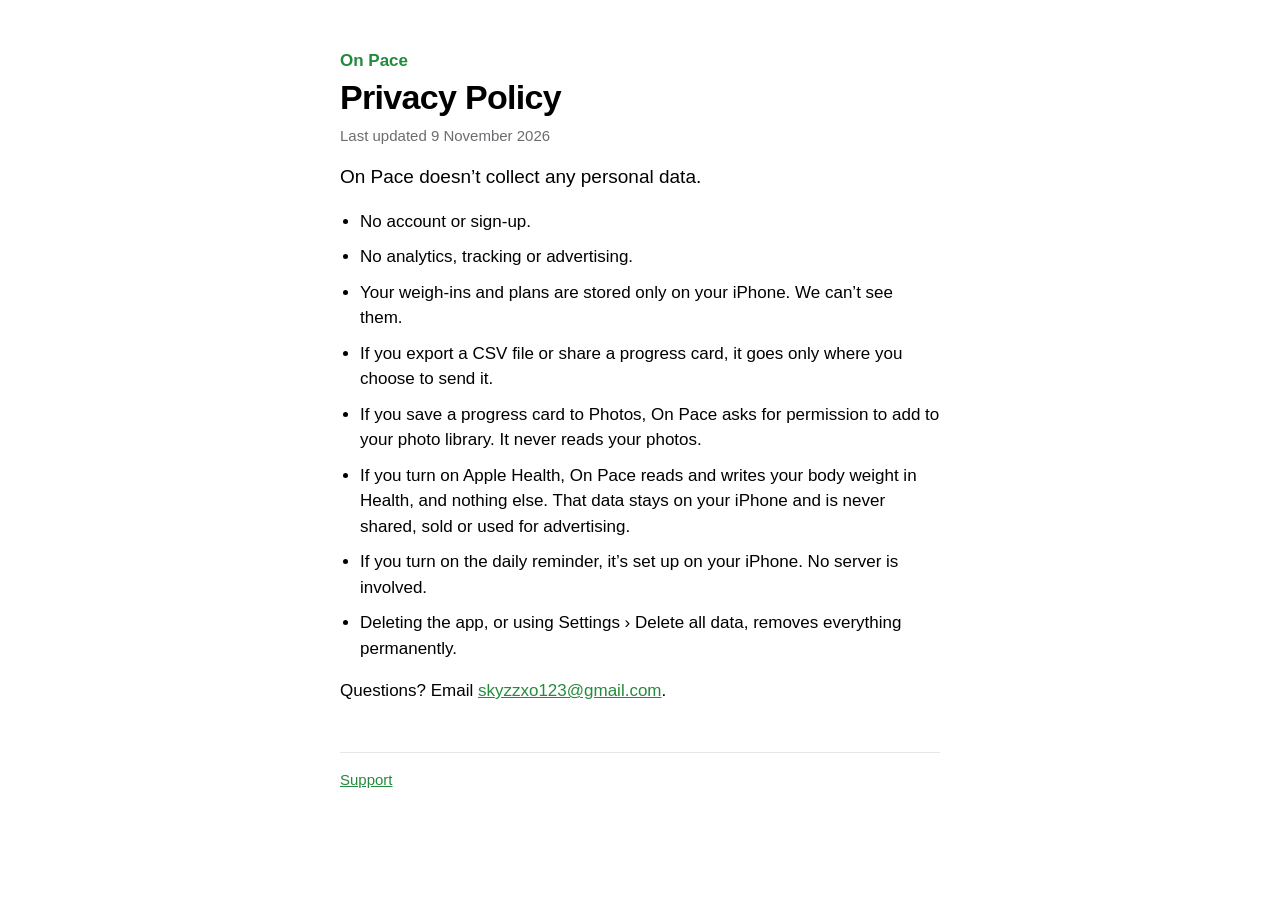
==== privacy.html @ a1cb2612 "On Pace support page and privacy policy" ====
<!DOCTYPE html>
<html lang="en">
<head>
<meta charset="utf-8">
<meta name="viewport" content="width=device-width, initial-scale=1">
<title>On Pace — Privacy Policy</title>
<link rel="stylesheet" href="style.css">
</head>
<body>
<main>
  <p class="app">On Pace</p>
  <h1>Privacy Policy</h1>
  <p class="date">Last updated 9 November 2026</p>

  <p class="lead">On Pace doesn’t collect any personal data.</p>

  <ul>
    <li>No account or sign-up.</li>
    <li>No analytics, tracking or advertising.</li>
    <li>Your weigh-ins and plans are stored only on your iPhone. We can’t see them.</li>
    <li>If you export a CSV file or share a progress card, it goes only where you choose to send it.</li>
    <li>If you save a progress card to Photos, On Pace asks for permission to add to your photo library. It never reads your photos.</li>
    <li>If you turn on Apple Health, On Pace reads and writes your body weight in Health, and nothing else. That data stays on your iPhone and is never shared, sold or used for advertising.</li>
    <li>If you turn on the daily reminder, it’s set up on your iPhone. No server is involved.</li>
    <li>Deleting the app, or using Settings › Delete all data, removes everything permanently.</li>
  </ul>

  <p>Questions? Email <a href="mailto:skyzzxo123@gmail.com">skyzzxo123@gmail.com</a>.</p>

  <p class="foot"><a href="index.html">Support</a></p>
</main>
</body>
</html>
---- style.css ----
/* On Pace support site. Follows the phone's light/dark setting, like the app. */
:root {
  color-scheme: light dark;
  --text: #000;
  --secondary: #6c6c70;
  --brand: #248a3d;
  --background: #fff;
  --rule: #e5e5ea;
}

@media (prefers-color-scheme: dark) {
  :root {
    --text: #fff;
    --secondary: #9a9aa0;
    --brand: #30d158;
    --background: #000;
    --rule: #2c2c2e;
  }
}

* { box-sizing: border-box; }

body {
  margin: 0;
  background: var(--background);
  color: var(--text);
  font: 17px/1.5 -apple-system, BlinkMacSystemFont, "SF Pro Text", "Helvetica Neue", Arial, sans-serif;
  -webkit-text-size-adjust: 100%;
}

main {
  max-width: 640px;
  margin: 0 auto;
  padding: 48px 20px 64px;
}

.app {
  margin: 0;
  color: var(--brand);
  font-weight: 600;
}

h1 {
  margin: 4px 0 8px;
  font-size: 34px;
  line-height: 1.15;
  letter-spacing: -0.02em;
}

h2 {
  margin: 32px 0 4px;
  font-size: 19px;
  letter-spacing: -0.01em;
}

p { margin: 0 0 12px; }

.lead { font-size: 19px; margin-top: 16px; }
.date, .foot { color: var(--secondary); font-size: 15px; }
.foot { margin-top: 48px; padding-top: 16px; border-top: 1px solid var(--rule); }

ul { padding-left: 20px; }
li { margin-bottom: 10px; }

a { color: var(--brand); }
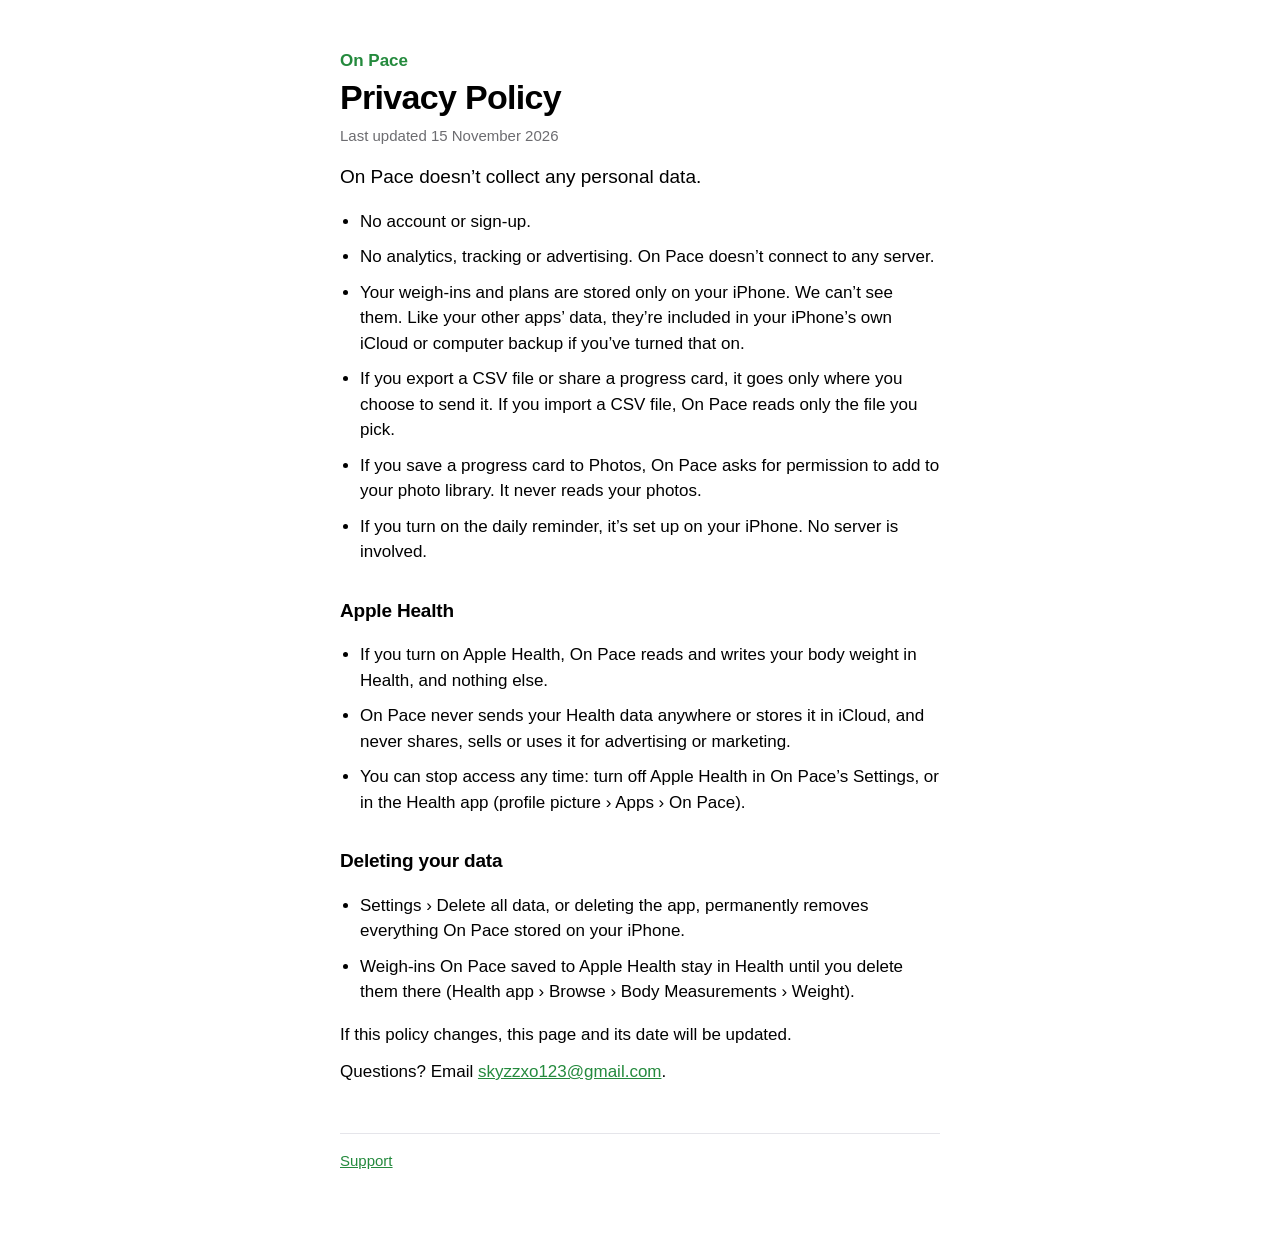
==== commit 86745a5d: "Privacy policy: Apple Health section, revoking access, what deleting removes" ====
--- a/privacy.html
+++ b/privacy.html
@@ -10,20 +10,33 @@
 <main>
   <p class="app">On Pace</p>
   <h1>Privacy Policy</h1>
-  <p class="date">Last updated 9 November 2026</p>
+  <p class="date">Last updated 15 November 2026</p>
 
   <p class="lead">On Pace doesn’t collect any personal data.</p>
 
   <ul>
     <li>No account or sign-up.</li>
-    <li>No analytics, tracking or advertising.</li>
-    <li>Your weigh-ins and plans are stored only on your iPhone. We can’t see them.</li>
-    <li>If you export a CSV file or share a progress card, it goes only where you choose to send it.</li>
+    <li>No analytics, tracking or advertising. On Pace doesn’t connect to any server.</li>
+    <li>Your weigh-ins and plans are stored only on your iPhone. We can’t see them. Like your other apps’ data, they’re included in your iPhone’s own iCloud or computer backup if you’ve turned that on.</li>
+    <li>If you export a CSV file or share a progress card, it goes only where you choose to send it. If you import a CSV file, On Pace reads only the file you pick.</li>
     <li>If you save a progress card to Photos, On Pace asks for permission to add to your photo library. It never reads your photos.</li>
-    <li>If you turn on Apple Health, On Pace reads and writes your body weight in Health, and nothing else. That data stays on your iPhone and is never shared, sold or used for advertising.</li>
     <li>If you turn on the daily reminder, it’s set up on your iPhone. No server is involved.</li>
-    <li>Deleting the app, or using Settings › Delete all data, removes everything permanently.</li>
   </ul>
+
+  <h2>Apple Health</h2>
+  <ul>
+    <li>If you turn on Apple Health, On Pace reads and writes your body weight in Health, and nothing else.</li>
+    <li>On Pace never sends your Health data anywhere or stores it in iCloud, and never shares, sells or uses it for advertising or marketing.</li>
+    <li>You can stop access any time: turn off Apple Health in On Pace’s Settings, or in the Health app (profile picture › Apps › On Pace).</li>
+  </ul>
+
+  <h2>Deleting your data</h2>
+  <ul>
+    <li>Settings › Delete all data, or deleting the app, permanently removes everything On Pace stored on your iPhone.</li>
+    <li>Weigh-ins On Pace saved to Apple Health stay in Health until you delete them there (Health app › Browse › Body Measurements › Weight).</li>
+  </ul>
+
+  <p>If this policy changes, this page and its date will be updated.</p>
 
   <p>Questions? Email <a href="mailto:skyzzxo123@gmail.com">skyzzxo123@gmail.com</a>.</p>
 
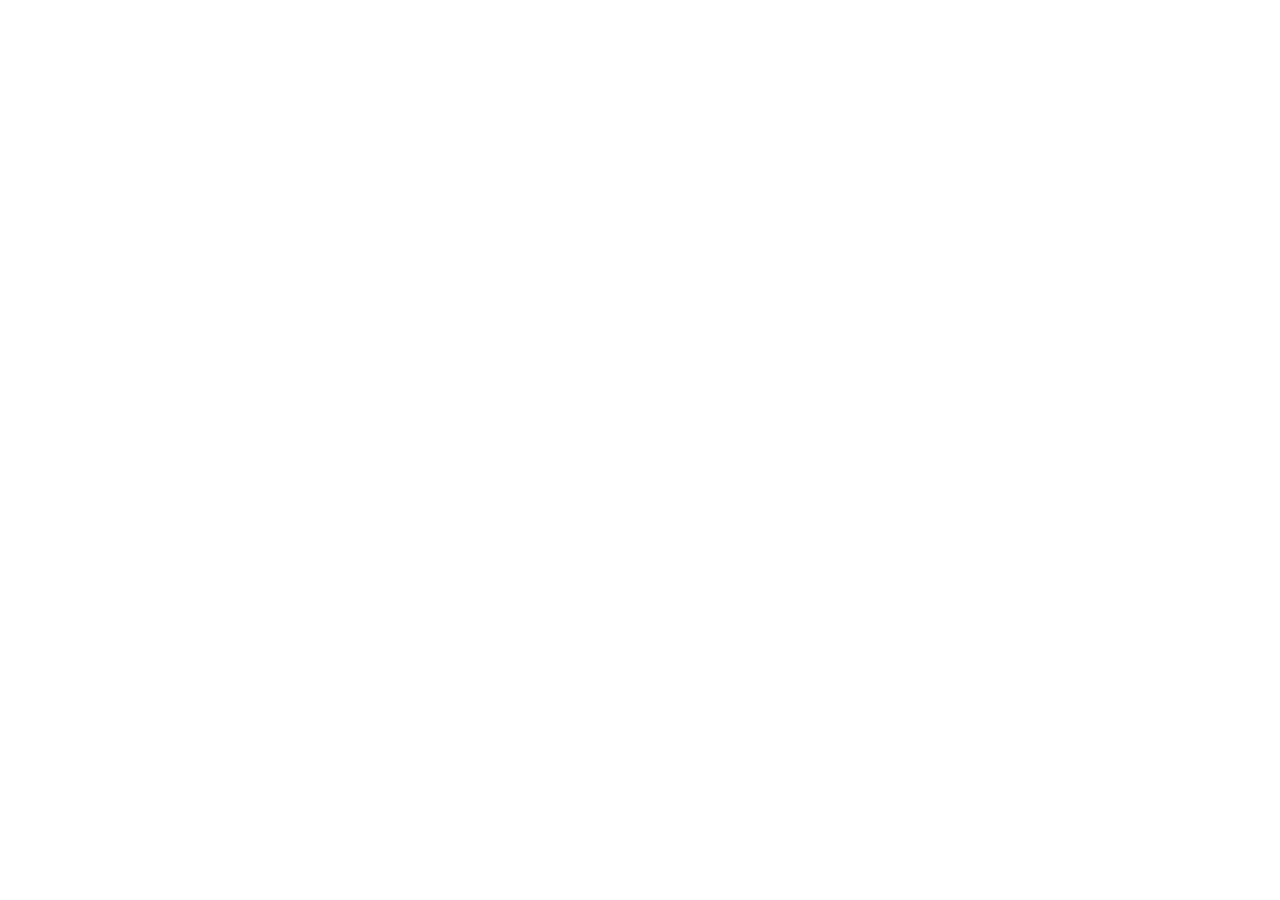
==== commit 97faa8d9: "Moved to onpaceapp.github.io: redirect the pages there" ====
--- a/privacy.html
+++ b/privacy.html
@@ -3,44 +3,14 @@
 <head>
 <meta charset="utf-8">
 <meta name="viewport" content="width=device-width, initial-scale=1">
-<title>On Pace — Privacy Policy</title>
-<link rel="stylesheet" href="style.css">
+<title>On Pace has moved</title>
+<link rel="canonical" href="https://onpaceapp.github.io/privacy.html">
+<meta http-equiv="refresh" content="0; url=https://onpaceapp.github.io/privacy.html">
+<meta name="robots" content="noindex">
+<script>location.replace("https://onpaceapp.github.io/privacy.html");</script>
+<style>body{margin:0;background:#000;color:#fff;font:17px/1.5 -apple-system,BlinkMacSystemFont,"Helvetica Neue",Arial,sans-serif;display:grid;place-items:center;min-height:100vh;text-align:center}a{color:#38b6ff}</style>
 </head>
 <body>
-<main>
-  <p class="app">On Pace</p>
-  <h1>Privacy Policy</h1>
-  <p class="date">Last updated 15 November 2026</p>
-
-  <p class="lead">On Pace doesn’t collect any personal data.</p>
-
-  <ul>
-    <li>No account or sign-up.</li>
-    <li>No analytics, tracking or advertising. On Pace doesn’t connect to any server.</li>
-    <li>Your weigh-ins and plans are stored only on your iPhone. We can’t see them. Like your other apps’ data, they’re included in your iPhone’s own iCloud or computer backup if you’ve turned that on.</li>
-    <li>If you export a CSV file or share a progress card, it goes only where you choose to send it. If you import a CSV file, On Pace reads only the file you pick.</li>
-    <li>If you save a progress card to Photos, On Pace asks for permission to add to your photo library. It never reads your photos.</li>
-    <li>If you turn on the daily reminder, it’s set up on your iPhone. No server is involved.</li>
-  </ul>
-
-  <h2>Apple Health</h2>
-  <ul>
-    <li>If you turn on Apple Health, On Pace reads and writes your body weight in Health, and nothing else.</li>
-    <li>On Pace never sends your Health data anywhere or stores it in iCloud, and never shares, sells or uses it for advertising or marketing.</li>
-    <li>You can stop access any time: turn off Apple Health in On Pace’s Settings, or in the Health app (profile picture › Apps › On Pace).</li>
-  </ul>
-
-  <h2>Deleting your data</h2>
-  <ul>
-    <li>Settings › Delete all data, or deleting the app, permanently removes everything On Pace stored on your iPhone.</li>
-    <li>Weigh-ins On Pace saved to Apple Health stay in Health until you delete them there (Health app › Browse › Body Measurements › Weight).</li>
-  </ul>
-
-  <p>If this policy changes, this page and its date will be updated.</p>
-
-  <p>Questions? Email <a href="mailto:skyzzxo123@gmail.com">skyzzxo123@gmail.com</a>.</p>
-
-  <p class="foot"><a href="index.html">Support</a></p>
-</main>
+<p>On Pace’s website has moved to <a href="https://onpaceapp.github.io/privacy.html">onpaceapp.github.io/privacy.html</a>.</p>
 </body>
 </html>
